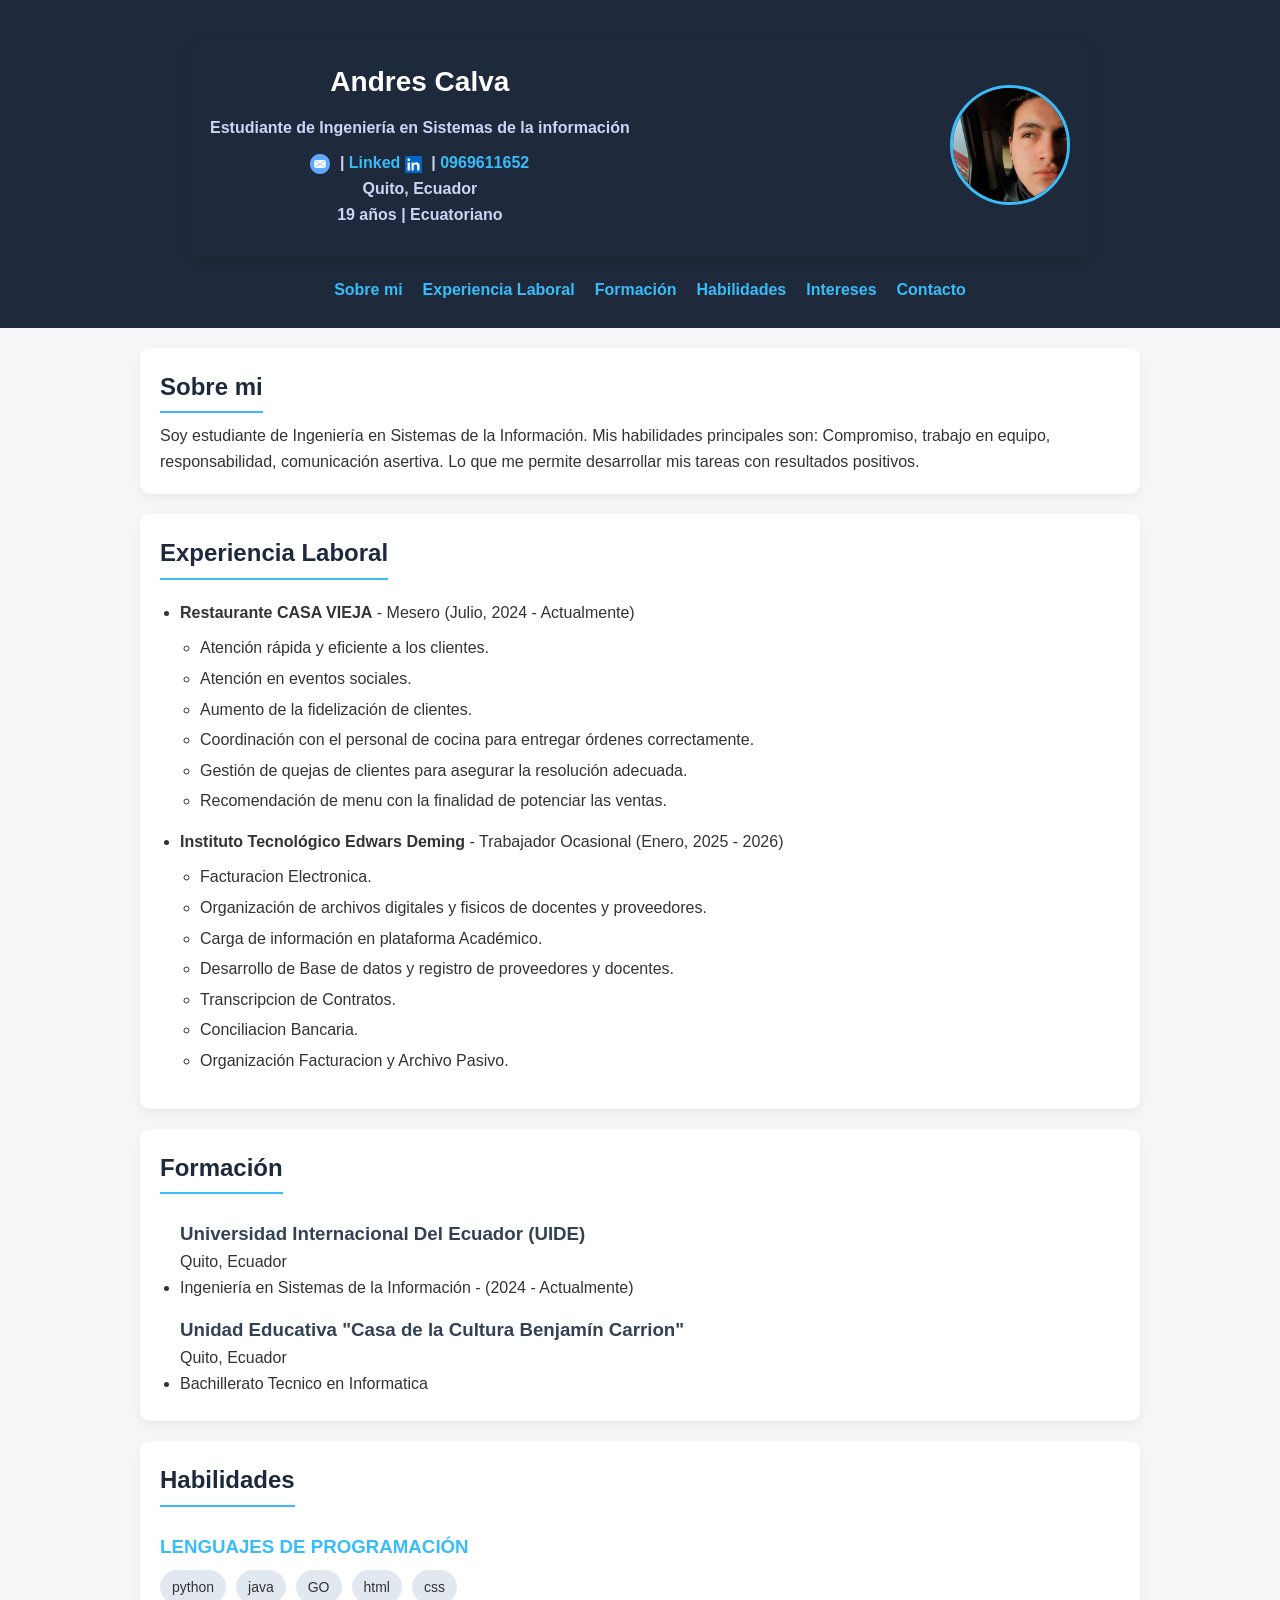
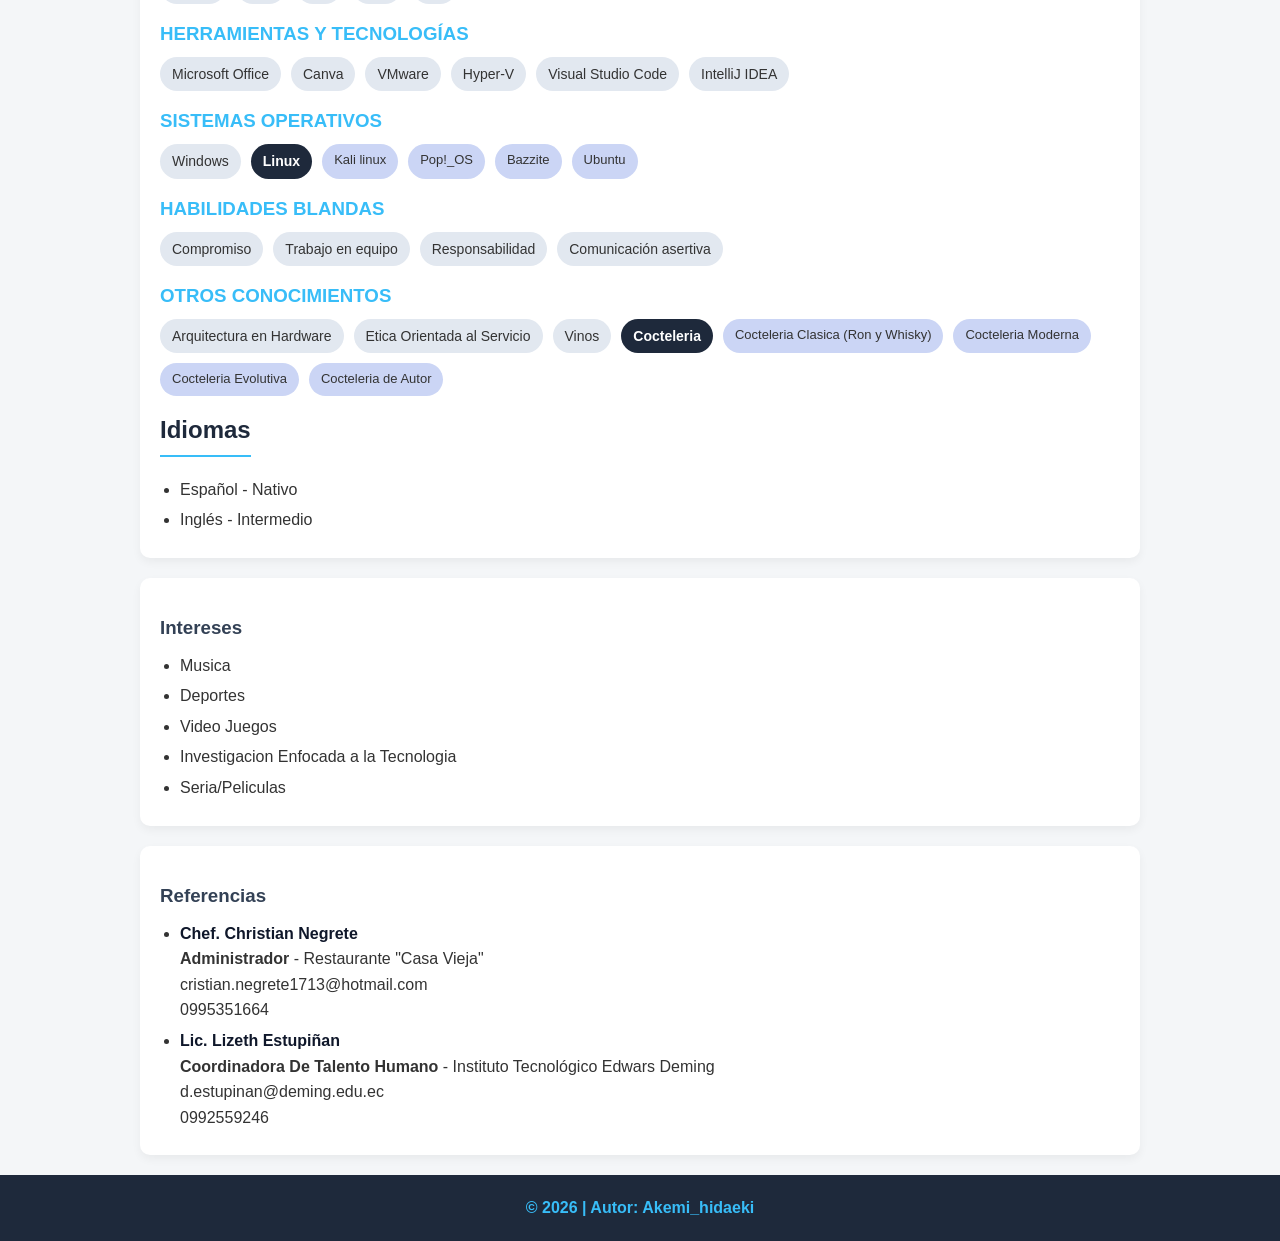
==== HOJA DE VIDA/index.html @ ed712aa9 "Add files via upload" ====
<!doctype html>
<html lang="en">

<head>
    <meta charset="UTF-8" />
    <meta name="viewport" content="width=device-width, initial-scale=1.0" />
    <title>CV Andres Calva</title>
    <link rel="stylesheet" href="styles.css" />
</head>

<body>
    <header>
        <nav alt="Menu de navegación">
            <section class="profile" alt="Tarjeta Informativa de Andres Calva">
                <div class="info" alt="Información Personal de Andres Calva">
                    <h1>Andres Calva</h1>
                    <p>Estudiante de Ingeniería en Sistemas de la información</p>

                    <p>
                        <a href="mailto:andrescalva@gmail.com" target="_blank">
                            <img src="150897750_10507049.png" width="20" height="20" alt="Email Icon" />
                        </a>
                        |
                        <a href="test.html" target="_blank">Linked
                            <img src="linkedin-logo_578229-227.avif" width="17" height="17" alt="LinkedIn Icon" /></a>

                        |
                        <a href="https://wa.me/0969611652" target="_blank">0969611652</a>

                        <br />Quito, Ecuador <br />19 años | Ecuatoriano
                    </p>
                </div>

                <figure class="foto" alt="Foto de Andres Calva">
                    <img src="WhatsApp Image 2026-03-30 at 9.37.35 PM.jpeg" alt="Foto" />
                </figure>
            </section>
            <ul alt="Barra de redirección">
                <li><a href="#aboutme">Sobre mi</a></li>
                <li><a href="#experience">Experiencia Laboral</a></li>
                <li><a href="#education">Formación</a></li>
                <li><a href="#skills">Habilidades</a></li>
                <li><a href="#interests">Intereses</a></li>
                <li><a href="#contact">Contacto</a></li>
            </ul>
        </nav>
    </header>
    <section id="aboutme" alt="Informacion sobre mi y lo que estoy haciendo en la actualidad">
        <h2>Sobre mi</h2>
        <p>
            Soy estudiante de Ingeniería en Sistemas de la Información. Mis
            habilidades principales son: Compromiso, trabajo en equipo,
            responsabilidad, comunicación asertiva. Lo que me permite desarrollar
            mis tareas con resultados positivos.
        </p>
    </section>
    <section id="experience" alt="Experiencia Laboral">
        <h2>Experiencia Laboral</h2>
        <ul>
            <li>
                <b>Restaurante CASA VIEJA</b> - Mesero (Julio, 2024 - Actualmente)
                <ul>
                    <li>Atención rápida y eficiente a los clientes.</li>
                    <li>Atención en eventos sociales.</li>
                    <li>Aumento de la fidelización de clientes.</li>
                    <li>
                        Coordinación con el personal de cocina para entregar órdenes
                        correctamente.
                    </li>
                    <li>
                        Gestión de quejas de clientes para asegurar la resolución
                        adecuada.
                    </li>
                    <li>
                        Recomendación de menu con la finalidad de potenciar las ventas.
                    </li>
                </ul>
            </li>
            <li>
                <b>Instituto Tecnológico Edwars Deming</b> - Trabajador Ocasional
                (Enero, 2025 - 2026)
                <ul>
                    <li>Facturacion Electronica.</li>
                    <li>
                        Organización de archivos digitales y fisicos de docentes y
                        proveedores.
                    </li>
                    <li>Carga de información en plataforma Académico.</li>
                    <li>
                        Desarrollo de Base de datos y registro de proveedores y docentes.
                    </li>
                    <li>Transcripcion de Contratos.</li>
                    <li>Conciliacion Bancaria.</li>
                    <li>Organización Facturacion y Archivo Pasivo.</li>
                </ul>
            </li>
        </ul>
    </section>
    <section id="education" alt="Formación Académica">
        <h2>Formación</h2>
        <ul>
            <h3>Universidad Internacional Del Ecuador (UIDE)</h3>
            <p>Quito, Ecuador</p>
            <li>
                <p>Ingeniería en Sistemas de la Información - (2024 - Actualmente)</p>
            </li>
            <h3>Unidad Educativa "Casa de la Cultura Benjamín Carrion"</h3>
            <p>Quito, Ecuador</p>
            <li>Bachillerato Tecnico en Informatica</li>
        </ul>
    </section>
    <section class="Skills" alt="Habilidades y Conocimientos">
        <h2>Habilidades</h2>
        <div class="skills-containers">
            <h3>LENGUAJES DE PROGRAMACIÓN</h3>
            <div class="skills-section">
                <span>python</span>
                <span>java</span>
                <span>GO</span>
                <span>html</span>
                <span>css</span>
            </div>
        </div>
        <div class="skills-containers">
            <h3>HERRAMIENTAS Y TECNOLOGÍAS</h3>
            <div class="skills-section">
                <span>Microsoft Office</span>
                <span>Canva</span>
                <span>VMware</span>
                <span>Hyper-V</span>
                <span>Visual Studio Code</span>
                <span>IntelliJ IDEA</span>
            </div>
        </div>
        <div class="skills-containers">
            <h3>SISTEMAS OPERATIVOS</h3>
            <div class="skills-section">
                <span>Windows</span>
                <span class="mainOS">Linux</span>
                <span class="distro">Kali linux</span>
                <span class="distro">Pop!_OS</span>
                <span class="distro">Bazzite</span>
                <span class="distro">Ubuntu</span>
            </div>
        </div>
        <div class="skills-containers">
            <h3>HABILIDADES BLANDAS</h3>
            <div class="skills-section">
                <span>Compromiso</span>
                <span>Trabajo en equipo</span>
                <span>Responsabilidad</span>
                <span>Comunicación asertiva</span>
            </div>
        </div>
        <div class="skills-containers">
            <h3>OTROS CONOCIMIENTOS</h3>
            <div class="skills-section">
                <span>Arquitectura en Hardware</span>
                <span>Etica Orientada al Servicio</span>
                <span>Vinos</span>
                <span class="mainOS">Cocteleria</span>
                <span class="distro">Cocteleria Clasica (Ron y Whisky)</span>
                <span class="distro">Cocteleria Moderna</span>
                <span class="distro">Cocteleria Evolutiva</span>
                <span class="distro">Cocteleria de Autor</span>
            </div>
        </div>
        <div>
            <h2>Idiomas</h2>
            <ul>
                <li>Español - Nativo</li>
                <li>Inglés - Intermedio</li>
            </ul>
        </div>
    </section>
    <section id="interests" alt="Intereses y Pasatiempos">
        <h3>Intereses</h3>
        <ul>
            <li>Musica</li>
            <li>Deportes</li>
            <li>Video Juegos</li>
            <li>Investigacion Enfocada a la Tecnologia</li>
            <li>Seria/Peliculas</li>
        </ul>
    </section>

    <section id="references" alt="Referencias Laborales y Personales">
        <h3>Referencias</h3>
        <ul>
            <li>
                <h4>Chef. Christian Negrete</h4>
                <p>
                    <b>Administrador</b> - Restaurante "Casa Vieja"<br />
                    cristian.negrete1713@hotmail.com <br />0995351664
                </p>
            </li>
            <li>
                <h4>Lic. Lizeth Estupiñan</h4>
                <p>
                    <b>Coordinadora De Talento Humano</b> - Instituto Tecnológico Edwars
                    Deming<br />d.estupinan@deming.edu.ec<br />0992559246
                </p>
            </li>
        </ul>
    </section>
    <footer id="contact" alt="Derechos de autor">
        <p>
            &copy; 2026 |
            <a href="https://github.com/andres-ctz" target="_blank">
                Autor: Akemi_hidaeki</a>
        </p>
    </footer>
</body>

</html>
---- HOJA DE VIDA/styles.css ----
/* Basico del index */
* {
    margin: 0;
    padding: 0;
    box-sizing: border-box;
}

/* Boceto General de la pagina */
body {
    font-family: 'Segoe UI', Tahoma, Geneva, Verdana, sans-serif;
    background-color: #f4f6f8;
    color: #333;
    line-height: 1.6;
}

/* header */
header {
    background: #1e293b;
    color: white;
    padding: 20px 0;
}
.profile {
    display: flex;
    justify-content: space-between;
    align-items: center;
    background: #1e293b;
    padding: 20px;
    border-radius: 10px;
    box-shadow: 0 4px 10px rgba(0,0,0,0.1);
}
/* Division del header para el perfil */
.info {
    max-width: 70%;
}

.info h1 {
    font-size: 28px;
    color: #ffffff;
}

.info p {
    margin-top: 10px;
}

/* Imagen */
.foto img {
    width: 120px;
    height: 120px;
    object-fit: cover;
    border-radius: 50%;
    border: 3px solid #38bdf8;
}

/* Iconos */
.info img {
    vertical-align: middle;
    margin-right: 5px;
}

/* Responsive (celular) */
@media (max-width: 768px) {
    .perfil {
        flex-direction: column;
        text-align: center;
    }

    .info {
        max-width: 100%;
    }

    .foto {
        margin-top: 15px;
    }
}
nav {
    width: 90%;
    max-width: 1000px;
    margin: 0 auto;
    text-align: center;
}

nav h1 {
    font-size: 2rem;
}
nav h1:hover {
    color: #38bdf8;
    text-decoration: none;
}

nav p {
    font-size: 1rem;
    color: #cbd5f5;
    margin-bottom: 10px;
    font-weight: bold;
}

/* Menú */
nav ul {
    list-style: none;
    display: flex;
    justify-content: center;
    gap: 20px;
}

nav ul li a {
    text-decoration: none;
    color: #38bdf8;
    font-weight: bold;
    transition: 0.3s;
}
nav  a {
    text-decoration: none;
    color: #38bdf8;
    font-weight: bold;
    transition: 0.3s;
}
nav a:hover {
    color: #ffffff;
}

nav ul li a:hover {
    color: white;
}

nav div {
    display: inline-block;
    color: #38bdf8;
    font-weight: bold;
    transition: 0.3s;
}
nav div:hover {
    color: #ffffff;
}

/* Secciones */
section {
    width: 90%;
    max-width: 1000px;
    margin: 20px auto;
    background: white;
    padding: 20px;
    border-radius: 10px;
    box-shadow: 0 4px 10px rgba(0,0,0,0.05);
}

/* Títulos */
h2 {
    color: #1e293b;
    margin-bottom: 10px;
    border-bottom: 2px solid #38bdf8;
    display: inline-block;
    padding-bottom: 5px;
}

h3 {
    margin-top: 15px;
    color: #334155;
}

h4 {
    color: #0f172a;
}

/* Listas */
ul {
    margin-left: 20px;
    margin-top: 10px;
}

ul li {
    margin-bottom: 5px;
}
.skills-containers {
    margin-bottom: 15px;
}

.skills-containers h3 {
    margin-bottom: 8px;
    color: #38bdf8;
}

/* contenedor */
.skills-section {
    display: flex;
    flex-wrap: wrap;
    gap: 10px;
}

/* chips normales */
.skills-section span {
    background: #e2e8f0;
    padding: 6px 12px;
    border-radius: 20px;
    font-size: 14px;
    transition: 0.3s;
}

/* hover */
.skills-section span:hover {
    background: #38bdf8;
    color: white;
}

/* categoría principal (Linux) */
.skills-section .mainOS {
    background: #1e293b;
    color: white;
    font-weight: bold;
}

/* sub-skills */
.skills-section .distro {
    background: #cbd5f5;
    font-size: 13px;
}

/* Experiencia */
#experience > ul > li {
    margin-bottom: 15px;
}

/* Footer */
footer {
    text-align: center;
    padding: 20px;
    background: #1e293b;
    color: white;
    margin-top: 20px;
}

footer p  {
    color: #38bdf8;
    font-weight: bold;
}

footer p a {
    color: #38bdf8;
    text-decoration: none;
    transition: 0.3s;
}
footer p a:hover {
    color: #ffffff;
}

/* Responsive */
@media (max-width: 768px) {
    nav ul {
        flex-direction: column;
        gap: 10px;
    }
}
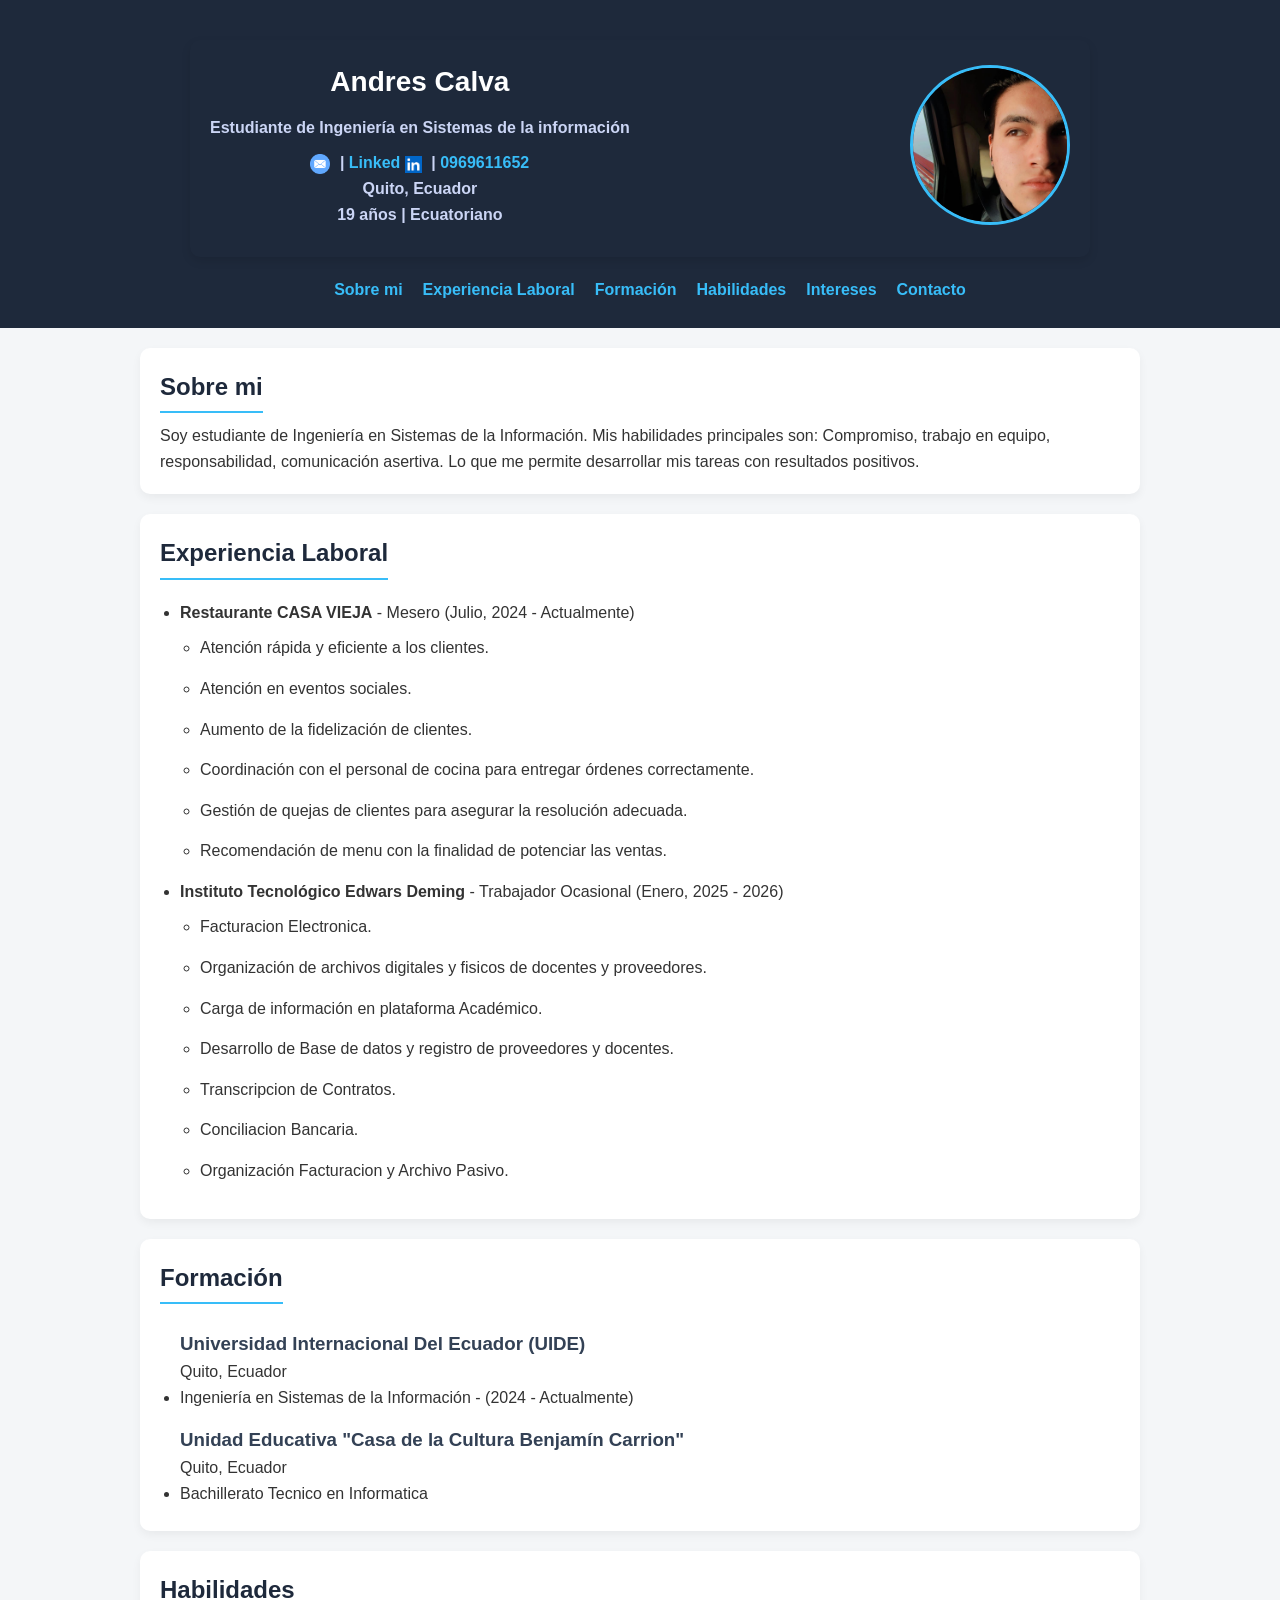
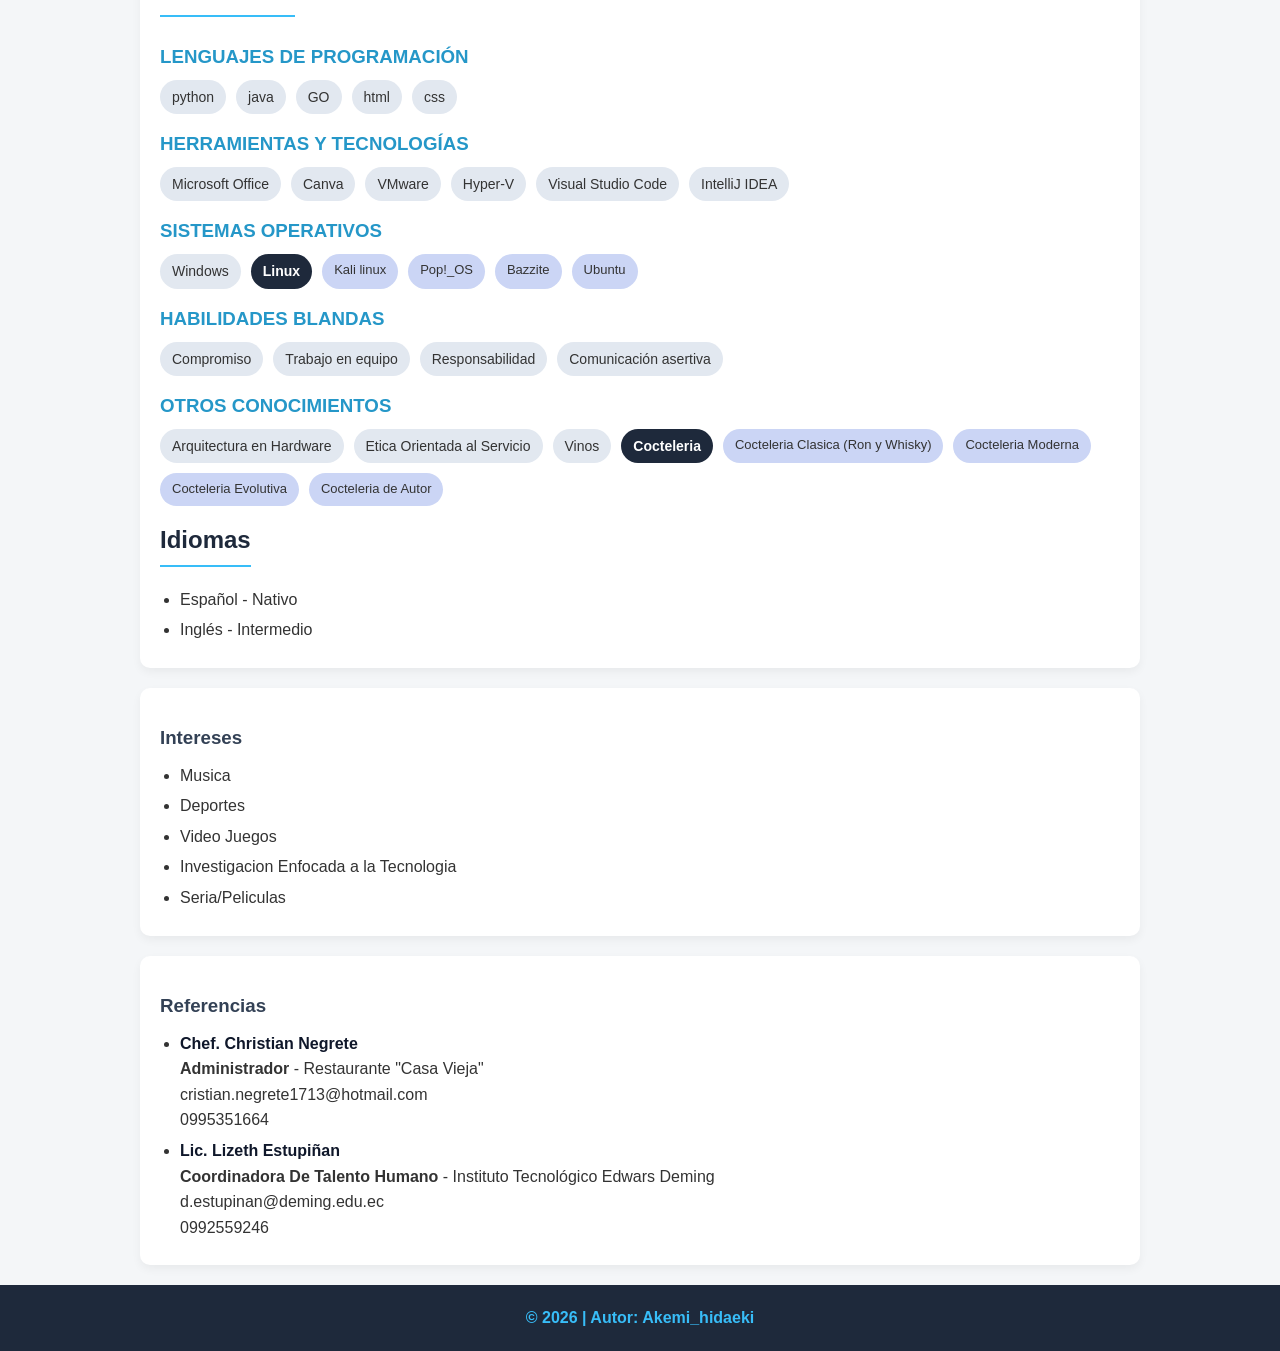
==== commit 1025c3ae: "Add files via upload" ====
--- a/HOJA DE VIDA/index.html
+++ b/HOJA DE VIDA/index.html
@@ -1,5 +1,5 @@
 <!doctype html>
-<html lang="en">
+<html lang="es">
 
 <head>
     <meta charset="UTF-8" />
@@ -13,7 +13,7 @@
         <nav alt="Menu de navegación">
             <section class="profile" alt="Tarjeta Informativa de Andres Calva">
                 <div class="info" alt="Información Personal de Andres Calva">
-                    <h1>Andres Calva</h1>
+                    <h1 alt="JSJS soy yo xdxd">Andres Calva</h1>
                     <p>Estudiante de Ingeniería en Sistemas de la información</p>
 
                     <p>
@@ -32,7 +32,7 @@
                 </div>
 
                 <figure class="foto" alt="Foto de Andres Calva">
-                    <img src="WhatsApp Image 2026-03-30 at 9.37.35 PM.jpeg" alt="Foto" />
+                    <img src="WhatsApp Image 2026-03-30 at 9.37.35 PM.jpeg" alt="Foto de Perfil de CV" />
                 </figure>
             </section>
             <ul alt="Barra de redirección">
@@ -81,14 +81,9 @@
                 (Enero, 2025 - 2026)
                 <ul>
                     <li>Facturacion Electronica.</li>
-                    <li>
-                        Organización de archivos digitales y fisicos de docentes y
-                        proveedores.
-                    </li>
+                    <li>Organización de archivos digitales y fisicos de docentes y proveedores.</li>
                     <li>Carga de información en plataforma Académico.</li>
-                    <li>
-                        Desarrollo de Base de datos y registro de proveedores y docentes.
-                    </li>
+                    <li>Desarrollo de Base de datos y registro de proveedores y docentes.</li>
                     <li>Transcripcion de Contratos.</li>
                     <li>Conciliacion Bancaria.</li>
                     <li>Organización Facturacion y Archivo Pasivo.</li>
@@ -101,9 +96,7 @@
         <ul>
             <h3>Universidad Internacional Del Ecuador (UIDE)</h3>
             <p>Quito, Ecuador</p>
-            <li>
-                <p>Ingeniería en Sistemas de la Información - (2024 - Actualmente)</p>
-            </li>
+            <li>Ingeniería en Sistemas de la Información - (2024 - Actualmente)</li>
             <h3>Unidad Educativa "Casa de la Cultura Benjamín Carrion"</h3>
             <p>Quito, Ecuador</p>
             <li>Bachillerato Tecnico en Informatica</li>
--- a/HOJA DE VIDA/styles.css
+++ b/HOJA DE VIDA/styles.css
@@ -44,8 +44,8 @@
 
 /* Imagen */
 .foto img {
-    width: 120px;
-    height: 120px;
+    width: 160px;
+    height: 160px;
     object-fit: cover;
     border-radius: 50%;
     border: 3px solid #38bdf8;
@@ -57,7 +57,7 @@
     margin-right: 5px;
 }
 
-/* Responsive (celular) */
+/* Responsive */
 @media (max-width: 768px) {
     .perfil {
         flex-direction: column;
@@ -161,7 +161,7 @@
     color: #0f172a;
 }
 
-/* Listas */
+/* Organización de las listas */
 ul {
     margin-left: 20px;
     margin-top: 10px;
@@ -176,17 +176,16 @@
 
 .skills-containers h3 {
     margin-bottom: 8px;
-    color: #38bdf8;
-}
-
-/* contenedor */
+    color: #2597c8;
+}
+
+/* intento 1 de stiles bonton falso*/
 .skills-section {
     display: flex;
     flex-wrap: wrap;
     gap: 10px;
 }
 
-/* chips normales */
 .skills-section span {
     background: #e2e8f0;
     padding: 6px 12px;
@@ -195,27 +194,24 @@
     transition: 0.3s;
 }
 
-/* hover */
 .skills-section span:hover {
     background: #38bdf8;
     color: white;
 }
 
-/* categoría principal (Linux) */
+
 .skills-section .mainOS {
     background: #1e293b;
     color: white;
     font-weight: bold;
 }
 
-/* sub-skills */
 .skills-section .distro {
     background: #cbd5f5;
     font-size: 13px;
 }
 
-/* Experiencia */
-#experience > ul > li {
+#experience  ul  li {
     margin-bottom: 15px;
 }
 
